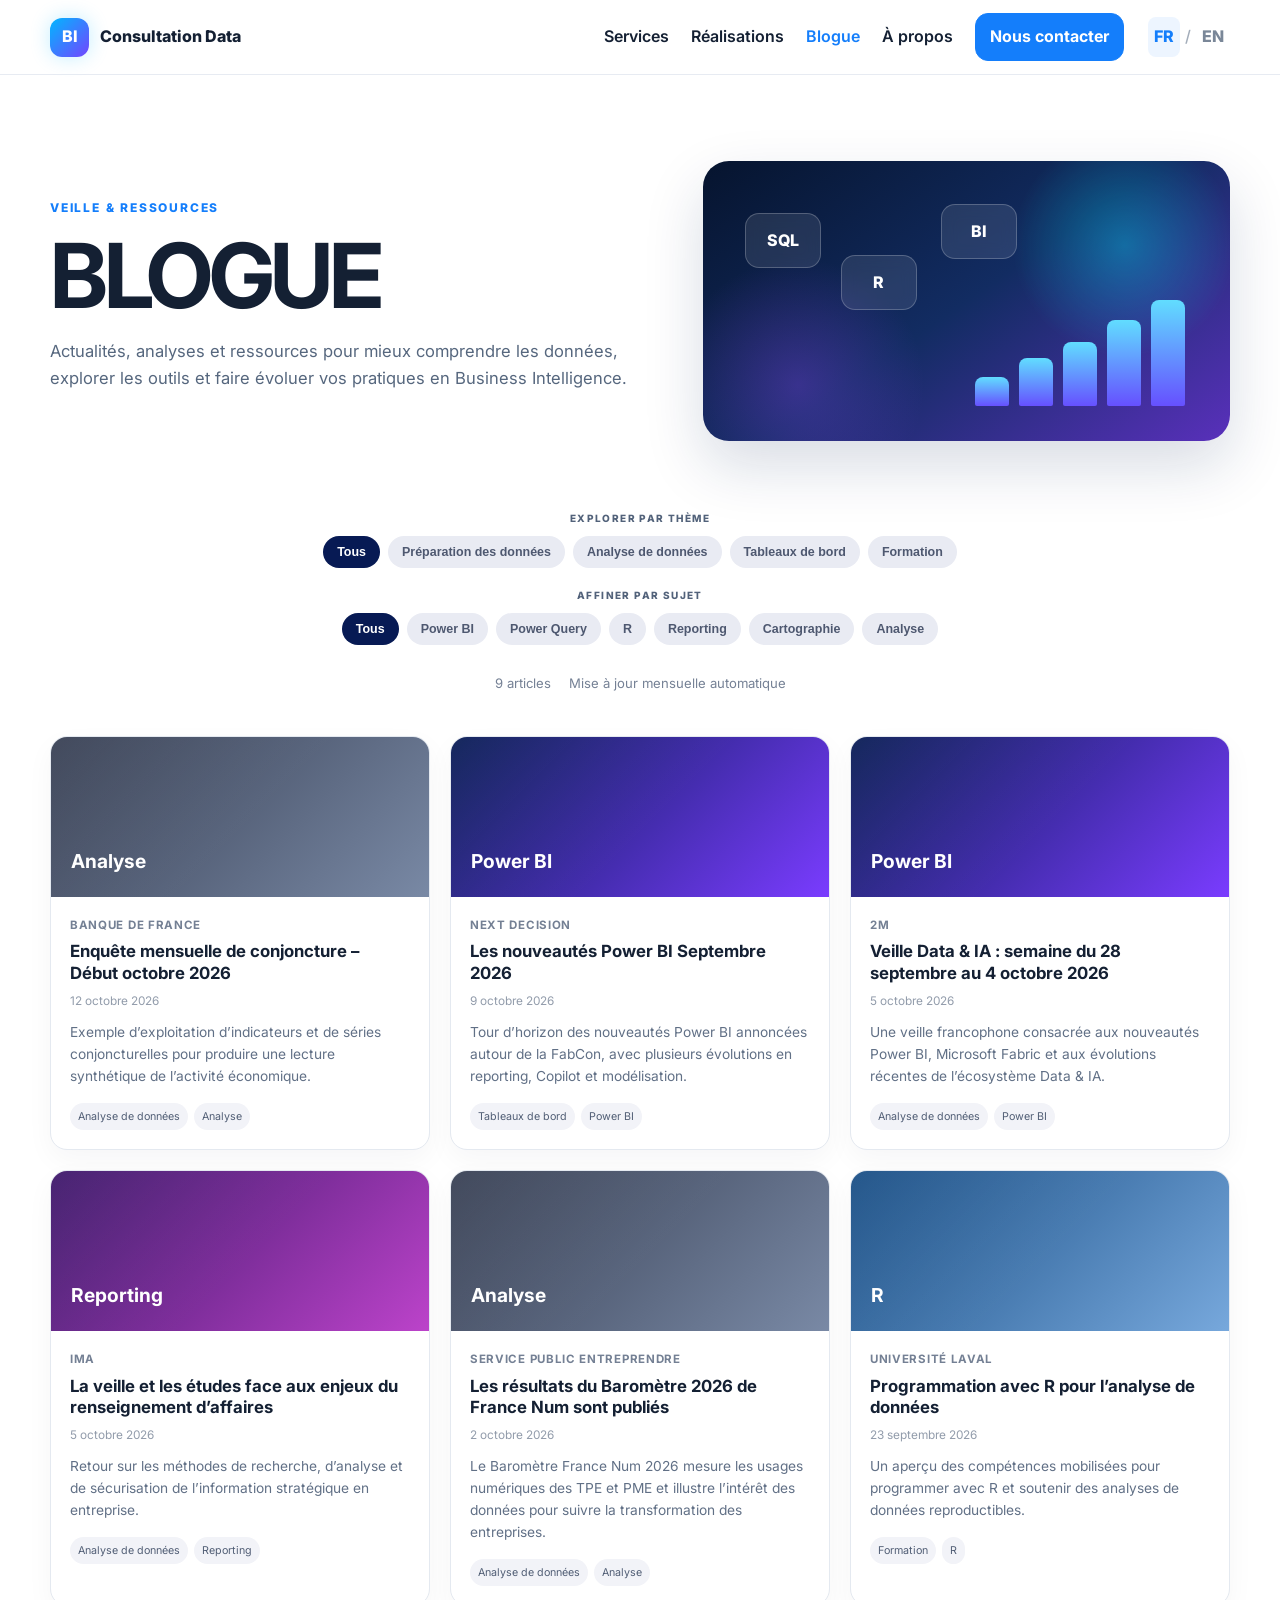
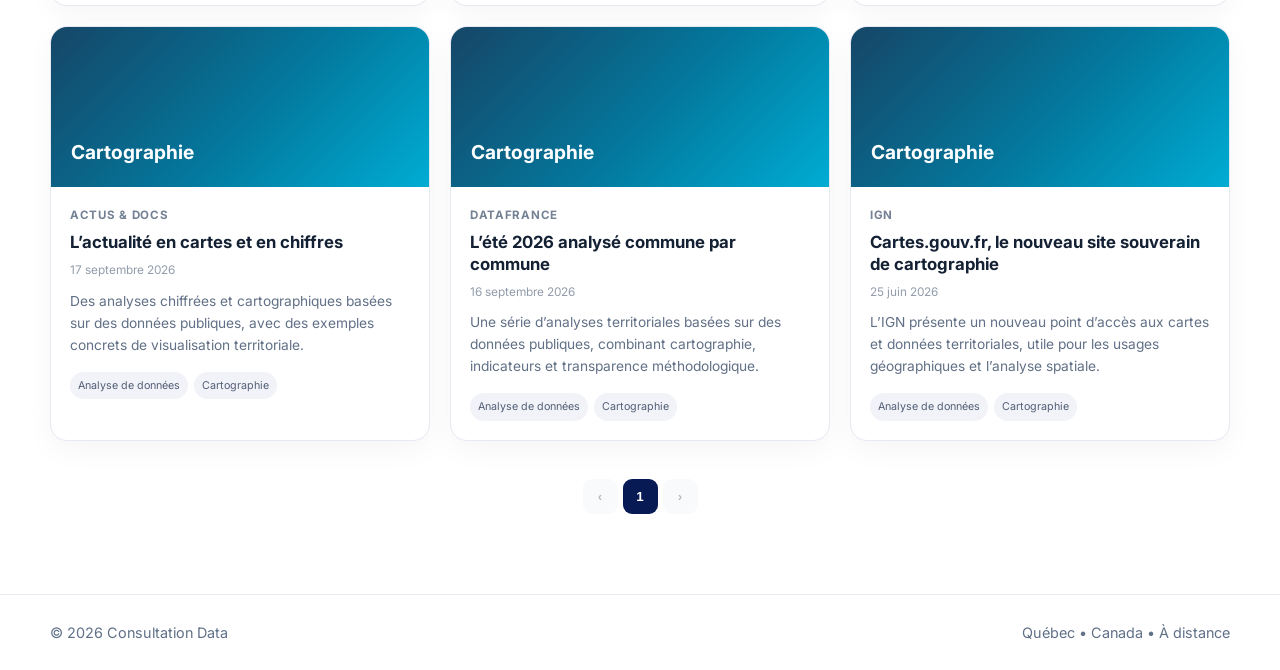
==== blog.html @ b7c1e54b "Add files via upload" ====
<!DOCTYPE html>
<html lang="fr">
<head>
  <meta charset="UTF-8">
  <meta name="viewport" content="width=device-width, initial-scale=1.0">
  <meta name="description" content="Blogue Consultation Data : actualités et ressources en Power BI, Power Query, R, analyse de données, reporting et cartographie.">
  <title>Blogue | Consultation Data</title>
  <link rel="preconnect" href="https://fonts.googleapis.com">
  <link rel="preconnect" href="https://fonts.gstatic.com" crossorigin>
  <link href="https://fonts.googleapis.com/css2?family=Inter:wght@400;500;600;700;800&display=swap" rel="stylesheet">
  <link rel="stylesheet" href="styles.css">
  <link rel="stylesheet" href="blog.css">
</head>
<body>
<header class="site-header">
  <div class="container nav">
    <a href="index.html#accueil" class="brand">
      <span class="brand-mark">BI</span>
      <span>Consultation Data</span>
    </a>
    <button class="menu-toggle" aria-label="Ouvrir le menu">☰</button>
    <nav class="nav-links">
      <a href="index.html#services" data-fr="Services" data-en="Services">Services</a>
      <a href="index.html#realisations" data-fr="Réalisations" data-en="Projects">Réalisations</a>
      <a href="blog.html" class="blog-active" data-fr="Blogue" data-en="Blog">Blogue</a>
      <a href="index.html#apropos" data-fr="À propos" data-en="About">À propos</a>
      <a href="index.html#contact" class="btn btn-sm" data-fr="Nous contacter" data-en="Contact us">Nous contacter</a>
      <div class="language-switch" aria-label="Sélection de la langue">
        <button class="lang-btn active" data-lang="fr" type="button">FR</button>
        <span>/</span>
        <button class="lang-btn" data-lang="en" type="button">EN</button>
      </div>
    </nav>
  </div>
</header>

<main class="blog-main">
  <section class="blog-hero">
    <div class="container blog-hero-grid">
      <div>
        <span class="blog-kicker" data-fr="VEILLE & RESSOURCES" data-en="INSIGHTS & RESOURCES">VEILLE & RESSOURCES</span>
        <h1 data-fr="BLOGUE" data-en="BLOG">BLOGUE</h1>
        <p data-fr="Actualités, analyses et ressources pour mieux comprendre les données, explorer les outils et faire évoluer vos pratiques en Business Intelligence."
           data-en="News, analysis and resources to better understand data, explore tools and advance your Business Intelligence practices.">
          Actualités, analyses et ressources pour mieux comprendre les données, explorer les outils et faire évoluer vos pratiques en Business Intelligence.
        </p>
      </div>
      <div class="blog-hero-visual">
        <div class="hero-code-card">SQL</div>
        <div class="hero-code-card">R</div>
        <div class="hero-code-card">BI</div>
        <div class="hero-mini-chart"><i></i><i></i><i></i><i></i><i></i></div>
      </div>
    </div>
  </section>

  <section class="blog-controls">
    <div class="container">
      <div class="filter-group">
        <span class="filter-label" data-fr="EXPLORER PAR THÈME" data-en="EXPLORE BY THEME">EXPLORER PAR THÈME</span>
        <div id="themeFilters" class="filter-buttons"></div>
      </div>

      <div class="filter-group">
        <span class="filter-label" data-fr="AFFINER PAR SUJET" data-en="REFINE BY TOPIC">AFFINER PAR SUJET</span>
        <div id="subjectFilters" class="filter-buttons"></div>
      </div>

      <div class="blog-status">
        <span id="articleCount"></span>
        <span data-fr="Mise à jour mensuelle automatique" data-en="Automatic monthly update">Mise à jour mensuelle automatique</span>
      </div>
    </div>
  </section>

  <section class="blog-listing">
    <div class="container">
      <div id="articlesGrid" class="articles-grid"></div>
      <div id="emptyState" class="empty-state" hidden
           data-fr="Aucun article ne correspond à ces filtres."
           data-en="No articles match these filters.">Aucun article ne correspond à ces filtres.</div>
      <nav id="pagination" class="pagination" aria-label="Pagination"></nav>
    </div>
  </section>
</main>

<footer>
  <div class="container footer-inner">
    <span>© <span id="year"></span> Consultation Data</span>
    <span data-fr="Québec • Canada • À distance" data-en="Quebec • Canada • Remote">Québec • Canada • À distance</span>
  </div>
</footer>

<script src="blog.js"></script>
</body>
</html>
---- styles.css ----
*{box-sizing:border-box}
html{scroll-behavior:smooth}
body{margin:0;font-family:Inter,Arial,sans-serif;background:#fff;color:#142033;line-height:1.6}
img{max-width:100%;display:block}
a{text-decoration:none;color:inherit}
.container{width:min(1180px,calc(100% - 40px));margin:auto}

.site-header{position:sticky;top:0;z-index:50;background:rgba(255,255,255,.94);backdrop-filter:blur(14px);border-bottom:1px solid #e7ebf2}
.nav{height:74px;display:flex;align-items:center;justify-content:space-between}
.brand{display:flex;align-items:center;gap:11px;font-weight:800}
.brand-mark{width:39px;height:39px;border-radius:12px;display:grid;place-items:center;color:#fff;background:linear-gradient(135deg,#00b7ff,#7345ff);box-shadow:0 0 20px rgba(0,183,255,.24)}
.nav-links{display:flex;gap:22px;align-items:center;font-weight:600}
.menu-toggle{display:none;background:none;border:0;font-size:27px}

.btn{display:inline-flex;align-items:center;justify-content:center;padding:13px 18px;border-radius:13px;background:#147efb;color:#fff;font-weight:700;border:1px solid #147efb;transition:.2s}
.btn:hover{transform:translateY(-1px)}
.btn-sm{padding:10px 14px}
.btn-secondary{background:#fff;color:#147efb;border-color:#cfe0ff}
.btn-light{background:#fff;color:#10335e;border-color:#fff}
.btn-outline-light{background:transparent;border-color:rgba(255,255,255,.6)}

.language-switch{display:inline-flex;align-items:center;gap:5px;margin-left:2px}
.lang-btn{border:0;background:transparent;padding:7px 6px;font:inherit;font-weight:800;color:#7a8798;cursor:pointer;border-radius:8px}
.lang-btn.active{color:#147efb;background:#edf5ff}
.language-switch span{color:#a3adba;font-weight:500}

.hero{padding:95px 0 72px;background:radial-gradient(circle at 85% 20%,rgba(40,102,255,.10),transparent 30%),linear-gradient(180deg,#f8fbff,#fff)}
.hero-grid{display:grid;grid-template-columns:1.1fr .9fr;gap:50px;align-items:center}
.eyebrow{display:inline-block;text-transform:uppercase;letter-spacing:.14em;font-size:12px;font-weight:800;color:#627187;margin-bottom:11px}
.hero h1{font-size:clamp(2.5rem,5vw,4.7rem);line-height:1.03;margin:0 0 20px;letter-spacing:-.04em}
.hero-text{font-size:1.12rem;color:#53647b;max-width:640px}
.hero-actions{display:flex;gap:13px;flex-wrap:wrap;margin:28px 0 20px}
.hero-points{display:flex;gap:22px;flex-wrap:wrap;color:#526279;font-weight:600}

.hero-panel{min-height:370px;border-radius:28px;padding:28px;background:linear-gradient(145deg,rgba(5,19,47,.98),rgba(22,14,68,.96));color:#fff;position:relative;overflow:hidden;border:1px solid rgba(74,175,255,.28);box-shadow:0 25px 60px rgba(10,35,82,.18)}
.hero-panel:before{content:"";position:absolute;inset:-30%;background:radial-gradient(circle at 75% 25%,rgba(28,207,255,.32),transparent 20%),radial-gradient(circle at 30% 85%,rgba(128,67,255,.32),transparent 25%)}
.panel-label,.hero-kpis,.tech-lines{position:relative;z-index:2}
.panel-label{font-size:12px;letter-spacing:.15em;color:#6ddcff;font-weight:800}
.hero-kpis{display:grid;grid-template-columns:repeat(3,1fr);gap:12px;margin-top:34px}
.hero-kpis div{padding:20px 14px;border-radius:18px;border:1px solid rgba(90,190,255,.26);background:rgba(9,26,63,.74);backdrop-filter:blur(8px)}
.hero-kpis strong{display:block;font-size:1.65rem;color:#fff}
.hero-kpis span{font-size:.78rem;color:#b8cae5}
.tech-lines{height:150px;margin-top:26px;display:flex;align-items:flex-end;gap:10px}
.tech-lines i{flex:1;border-radius:7px 7px 2px 2px;background:linear-gradient(180deg,#00d8ff,#3d61ff);box-shadow:0 0 16px rgba(0,216,255,.35)}
.tech-lines i:nth-child(1){height:30%}.tech-lines i:nth-child(2){height:48%}.tech-lines i:nth-child(3){height:42%}.tech-lines i:nth-child(4){height:72%}.tech-lines i:nth-child(5){height:58%}.tech-lines i:nth-child(6){height:90%}

.section{padding:92px 0}
.section-alt{background:#f7f9fc}
.section-heading{text-align:center;max-width:850px;margin:0 auto 44px}
.section-heading h2{font-size:clamp(2rem,4vw,3.1rem);line-height:1.12;margin:0 0 14px}
.section-heading p{margin:0;color:#5b6b81}

.cards{display:grid;gap:20px}
.cards-three{grid-template-columns:repeat(3,1fr)}
.cards-four{grid-template-columns:repeat(4,1fr)}
.card{padding:28px;border-radius:22px;border:1px solid #e8edf3;background:#fff;box-shadow:0 10px 28px rgba(22,34,56,.04)}
.card .icon{font-size:1.8rem;margin-bottom:12px}
.card h3{margin:0 0 8px}
.card p{margin:0;color:#5c6b80}

.section-dark{background:radial-gradient(circle at 5% 0%,rgba(0,191,255,.10),transparent 23%),radial-gradient(circle at 100% 20%,rgba(134,52,255,.13),transparent 25%),linear-gradient(180deg,#051126 0%,#07162d 50%,#04101f 100%);color:#fff}
.light-heading p{color:#a9bdd8}
.neon{color:#5ee7ff}

.showcase-frame{position:relative;border-radius:26px;padding:1px;background:linear-gradient(90deg,#02d9ff,#6d5dff,#e451ff);box-shadow:0 0 45px rgba(0,183,255,.16);overflow:hidden}
.showcase-frame img{width:100%;border-radius:25px}
.showcase-glow{position:absolute;inset:0;pointer-events:none;box-shadow:inset 0 0 70px rgba(28,156,255,.10)}

.project-grid{display:grid;grid-template-columns:1fr 1fr;gap:22px;margin-top:32px}
.project-card{position:relative;overflow:hidden;padding:28px;border-radius:23px;background:linear-gradient(145deg,rgba(12,31,65,.94),rgba(7,20,43,.98));border:1px solid rgba(92,170,255,.19);box-shadow:0 15px 35px rgba(0,0,0,.20)}
.project-card:before{content:"";position:absolute;width:160px;height:160px;border-radius:50%;right:-60px;top:-70px;filter:blur(18px);opacity:.35}
.project-card.blue:before{background:#008cff}
.project-card.purple:before{background:#c632ff}
.project-card.cyan:before{background:#00e4d3}
.project-card.map:before{background:#00aaff}
.project-top{display:flex;justify-content:space-between;align-items:center;position:relative}
.number{font-size:.8rem;font-weight:800;color:#7ddcff;letter-spacing:.13em}
.project-sector{padding:7px 11px;border-radius:999px;border:1px solid rgba(130,202,255,.25);font-size:.76rem;color:#c6ddf6;background:rgba(29,58,101,.45)}
.project-card h3{font-size:1.45rem;line-height:1.25;margin:18px 0 10px}
.project-card>p{color:#a9bdd8;margin:0 0 20px}
.project-detail{padding:17px 18px;border-radius:17px;background:rgba(7,23,51,.72);border:1px solid rgba(94,174,255,.13)}
.project-detail h4{margin:0 0 9px;font-size:.92rem;color:#6be3ff}
.project-detail ul{margin:0;padding-left:18px;color:#d6e2f1}
.project-detail li+li{margin-top:6px}
.chips{display:flex;gap:8px;flex-wrap:wrap;margin-top:17px}
.chips span{padding:7px 10px;border-radius:999px;font-size:.73rem;font-weight:700;background:rgba(62,133,255,.12);border:1px solid rgba(91,165,255,.16);color:#afd1ff}

.about-grid{display:grid;grid-template-columns:.9fr 1.1fr;gap:46px}
.about-grid h2{font-size:clamp(2rem,4vw,3rem);line-height:1.15;margin:0}
.about-copy p{color:#58697e;margin-top:0}
.tags{display:flex;flex-wrap:wrap;gap:10px;margin-top:20px}
.tags span{padding:9px 13px;border-radius:999px;border:1px solid #dde5ef;background:#fff;font-weight:700;font-size:.86rem}

.contact-section{padding-top:40px}
.contact-card{display:grid;grid-template-columns:1.1fr .9fr;gap:32px;align-items:center;padding:42px;border-radius:28px;background:linear-gradient(135deg,#0e3d72,#0c70ca);color:#fff}
.contact-card h2{margin:0 0 12px;font-size:clamp(1.9rem,3vw,2.7rem);line-height:1.1}
.contact-card p{color:#dce9fa}
.contact-actions{display:flex;flex-direction:column;gap:11px;align-items:flex-start}
.light{color:#cde4ff}

.language-section{padding:24px 0 34px;background:#fff}
.language-row{border-top:1px solid #e7ebf2;padding-top:24px;display:flex;align-items:center;justify-content:space-between;gap:20px}
.language-title{display:block;font-weight:800;color:#142033}
.language-subtitle{display:block;color:#69798d;font-size:.9rem;margin-top:2px}
.language-switch-large .lang-btn{font-size:1rem;padding:9px 12px}

footer{border-top:1px solid #e7ebf2;padding:26px 0}
.footer-inner{display:flex;justify-content:space-between;gap:20px;flex-wrap:wrap;color:#607087;font-size:.9rem}

@media(max-width:1000px){
  .hero-grid,.about-grid,.contact-card{grid-template-columns:1fr}
  .cards-three{grid-template-columns:1fr}
  .project-grid{grid-template-columns:1fr 1fr}
}
@media(max-width:760px){
  .container{width:min(100% - 28px,1180px)}
  .menu-toggle{display:block}
  .nav-links{display:none;position:absolute;top:74px;left:0;right:0;background:#fff;padding:20px;flex-direction:column;align-items:flex-start;border-bottom:1px solid #e6ebf1}
  .nav-links.open{display:flex}
  .project-grid{grid-template-columns:1fr}
  .hero{padding:70px 0 50px}
  .hero-kpis{grid-template-columns:1fr}
  .section{padding:70px 0}
  .showcase-frame{border-radius:18px}
  .showcase-frame img{border-radius:17px}
  .language-row{align-items:flex-start}
}

/* Formulaire de contact */
.contact-intro{max-width:780px;margin:0 auto 34px;text-align:center}
.contact-intro h2{font-size:clamp(2rem,4vw,3rem);line-height:1.12;margin:0 0 13px}
.contact-intro p{margin:0;color:#5c6b80}
.contact-layout{display:grid;grid-template-columns:.72fr 1.28fr;gap:26px;align-items:stretch}
.contact-side{position:relative;overflow:hidden;padding:34px;border-radius:26px;background:linear-gradient(145deg,#08214a,#0f6fc4);color:#fff;box-shadow:0 18px 45px rgba(15,76,143,.16)}
.contact-side:before{content:"";position:absolute;width:260px;height:260px;border-radius:50%;background:rgba(68,216,255,.18);right:-100px;bottom:-100px;filter:blur(6px)}
.contact-side>*{position:relative;z-index:1}
.contact-side-icon{width:48px;height:48px;display:grid;place-items:center;border:1px solid rgba(255,255,255,.30);border-radius:14px;background:rgba(255,255,255,.10);font-size:1.25rem}
.contact-side h3{font-size:1.55rem;line-height:1.25;margin:24px 0 12px}
.contact-side p{color:#d8e8fb}
.contact-mini{display:flex;flex-direction:column;gap:9px;margin:24px 0;color:#e8f4ff;font-weight:600}
.linkedin-link{display:inline-flex;margin-top:8px;padding:10px 13px;border-radius:11px;border:1px solid rgba(255,255,255,.38);font-weight:700}

.project-form{padding:32px;border:1px solid #e4eaf2;border-radius:26px;background:#fff;box-shadow:0 16px 42px rgba(22,34,56,.07)}
.form-heading{margin-bottom:23px}
.form-heading h3{margin:0 0 5px;font-size:1.55rem}
.form-heading p{margin:0;color:#748297;font-size:.9rem}
.form-row{display:grid;grid-template-columns:1fr 1fr;gap:17px}
.form-field{display:flex;flex-direction:column;gap:7px;margin-bottom:17px}
.form-field label{font-weight:700;color:#1d2b3f;font-size:.93rem}
.form-field input,.form-field select,.form-field textarea{width:100%;border:1px solid #d7e0eb;border-radius:12px;background:#fbfcfe;color:#17263b;font:inherit;padding:13px 14px;outline:none;transition:border .18s,box-shadow .18s,background .18s}
.form-field textarea{resize:vertical;min-height:155px}
.form-field input:focus,.form-field select:focus,.form-field textarea:focus{background:#fff;border-color:#2588ff;box-shadow:0 0 0 3px rgba(37,136,255,.11)}
.consent-line{display:flex;align-items:flex-start;gap:9px;color:#53647a;font-size:.88rem;margin:1px 0 20px;cursor:pointer}
.consent-line input{margin-top:4px}
.submit-btn{width:100%;border:0;border-radius:13px;padding:14px 18px;background:linear-gradient(90deg,#147efb,#6252f2);color:#fff;font:inherit;font-weight:800;cursor:pointer;box-shadow:0 10px 24px rgba(34,102,240,.18);transition:transform .18s}
.submit-btn:hover{transform:translateY(-1px)}
.form-note{text-align:center;margin:12px 0 0;color:#8894a5;font-size:.76rem}
.hidden-field{position:absolute!important;left:-9999px!important;opacity:0!important;pointer-events:none!important}

@media(max-width:900px){
  .contact-layout{grid-template-columns:1fr}
}
@media(max-width:650px){
  .form-row{grid-template-columns:1fr}
  .project-form,.contact-side{padding:23px}
}
.training-tools{display:flex;flex-wrap:wrap;gap:8px;margin-top:18px}
.training-tools span{padding:7px 10px;border-radius:999px;background:#eef5ff;border:1px solid #d7e6fb;color:#245b9f;font-size:.76rem;font-weight:700}
@media(max-width:1100px){.cards-four{grid-template-columns:repeat(2,1fr)}}
@media(max-width:760px){.cards-four{grid-template-columns:1fr}}
---- blog.css ----
.blog-main{background:#fff}
.blog-active{color:#147efb!important}
.blog-hero{padding:86px 0 42px}
.blog-hero-grid{display:grid;grid-template-columns:1.05fr .95fr;gap:70px;align-items:center}
.blog-kicker{font-size:12px;font-weight:800;letter-spacing:.15em;color:#147efb}
.blog-hero h1{font-size:clamp(3rem,7vw,6rem);line-height:.95;margin:14px 0 20px;letter-spacing:-.05em}
.blog-hero p{max-width:670px;color:#56677e;font-size:1.04rem}
.blog-hero-visual{height:280px;border-radius:26px;position:relative;overflow:hidden;background:linear-gradient(145deg,#06142e,#122c62 50%,#5930bb);box-shadow:0 25px 60px rgba(13,40,89,.16)}
.blog-hero-visual:before{content:"";position:absolute;inset:0;background:radial-gradient(circle at 80% 30%,rgba(0,226,255,.35),transparent 24%),radial-gradient(circle at 18% 80%,rgba(148,69,255,.30),transparent 26%)}
.hero-code-card{position:absolute;display:grid;place-items:center;width:76px;height:55px;border-radius:14px;background:rgba(255,255,255,.10);border:1px solid rgba(255,255,255,.22);backdrop-filter:blur(8px);color:#fff;font-weight:800}
.hero-code-card:nth-child(1){left:42px;top:52px}
.hero-code-card:nth-child(2){left:138px;top:94px}
.hero-code-card:nth-child(3){left:238px;top:43px}
.hero-mini-chart{position:absolute;right:45px;bottom:35px;width:210px;height:115px;display:flex;align-items:flex-end;gap:10px}
.hero-mini-chart i{flex:1;border-radius:8px 8px 2px 2px;background:linear-gradient(#61ddff,#6650ff)}
.hero-mini-chart i:nth-child(1){height:25%}.hero-mini-chart i:nth-child(2){height:42%}.hero-mini-chart i:nth-child(3){height:56%}.hero-mini-chart i:nth-child(4){height:75%}.hero-mini-chart i:nth-child(5){height:92%}

.blog-controls{padding:8px 0 42px}
.filter-group{text-align:center;margin:19px 0}
.filter-label{display:block;font-size:10px;letter-spacing:.14em;font-weight:800;color:#52627a;margin-bottom:10px}
.filter-buttons{display:flex;justify-content:center;gap:8px;flex-wrap:wrap}
.filter-btn{border:0;border-radius:999px;padding:9px 14px;background:#e9ebf3;color:#4e5870;font-weight:700;font-size:.78rem;cursor:pointer;transition:.18s}
.filter-btn:hover{transform:translateY(-1px)}
.filter-btn.active{background:#071a54;color:white}
.blog-status{display:flex;justify-content:center;gap:18px;flex-wrap:wrap;margin-top:28px;color:#758195;font-size:.82rem}

.blog-listing{padding-bottom:80px}
.articles-grid{display:grid;grid-template-columns:repeat(3,1fr);gap:20px}
.article-card{display:flex;flex-direction:column;border:1px solid #e4e9f0;border-radius:17px;overflow:hidden;background:#fff;box-shadow:0 10px 28px rgba(18,30,50,.04);transition:.18s}
.article-card:hover{transform:translateY(-3px);box-shadow:0 16px 34px rgba(18,30,50,.09)}
.article-thumb{height:160px;padding:20px;position:relative;overflow:hidden;display:flex;align-items:flex-end}
.article-thumb:before{content:"";position:absolute;inset:0;background:linear-gradient(135deg,rgba(255,255,255,.06),transparent 55%)}
.article-thumb strong{position:relative;color:white;font-size:1.2rem}
.subject-power-bi{background:linear-gradient(135deg,#071b53,#7a3cff)}
.subject-power-query{background:linear-gradient(135deg,#09603b,#37b67d)}
.subject-r{background:linear-gradient(135deg,#184d84,#77a8dc)}
.subject-reporting{background:linear-gradient(135deg,#3c1769,#bc43ca)}
.subject-cartographie,.subject-mapping{background:linear-gradient(135deg,#073b5e,#00acd3)}
.subject-analyse{background:linear-gradient(135deg,#373f53,#7989a5)}
.article-body{padding:19px;display:flex;flex-direction:column;flex:1}
.article-source{font-size:.72rem;color:#748094;font-weight:700;text-transform:uppercase;letter-spacing:.06em}
.article-title{font-size:1.05rem;line-height:1.3;margin:7px 0 7px}
.article-date{font-size:.74rem;color:#929cab}
.article-excerpt{font-size:.86rem;color:#617086;margin:10px 0 16px;flex:1}
.article-tags{display:flex;gap:6px;flex-wrap:wrap}
.article-tag{font-size:.67rem;padding:5px 8px;border-radius:999px;background:#f2f3f8;color:#515e75}
.article-link{color:inherit;text-decoration:none}
.pagination{display:flex;justify-content:center;align-items:center;gap:5px;margin-top:38px}
.page-btn{min-width:35px;height:35px;border:0;border-radius:9px;background:#f1f3f7;color:#4e5b71;font-weight:700;cursor:pointer}
.page-btn.active{background:#071a54;color:#fff}
.page-btn:disabled{opacity:.4;cursor:not-allowed}
.empty-state{text-align:center;color:#768399;padding:50px 0}

@media(max-width:950px){
  .blog-hero-grid{grid-template-columns:1fr}
  .blog-hero-visual{max-width:700px}
  .articles-grid{grid-template-columns:repeat(2,1fr)}
}
@media(max-width:650px){
  .blog-hero{padding-top:55px}
  .articles-grid{grid-template-columns:1fr}
  .blog-hero-visual{height:220px}
  .hero-mini-chart{right:20px;width:160px}
}
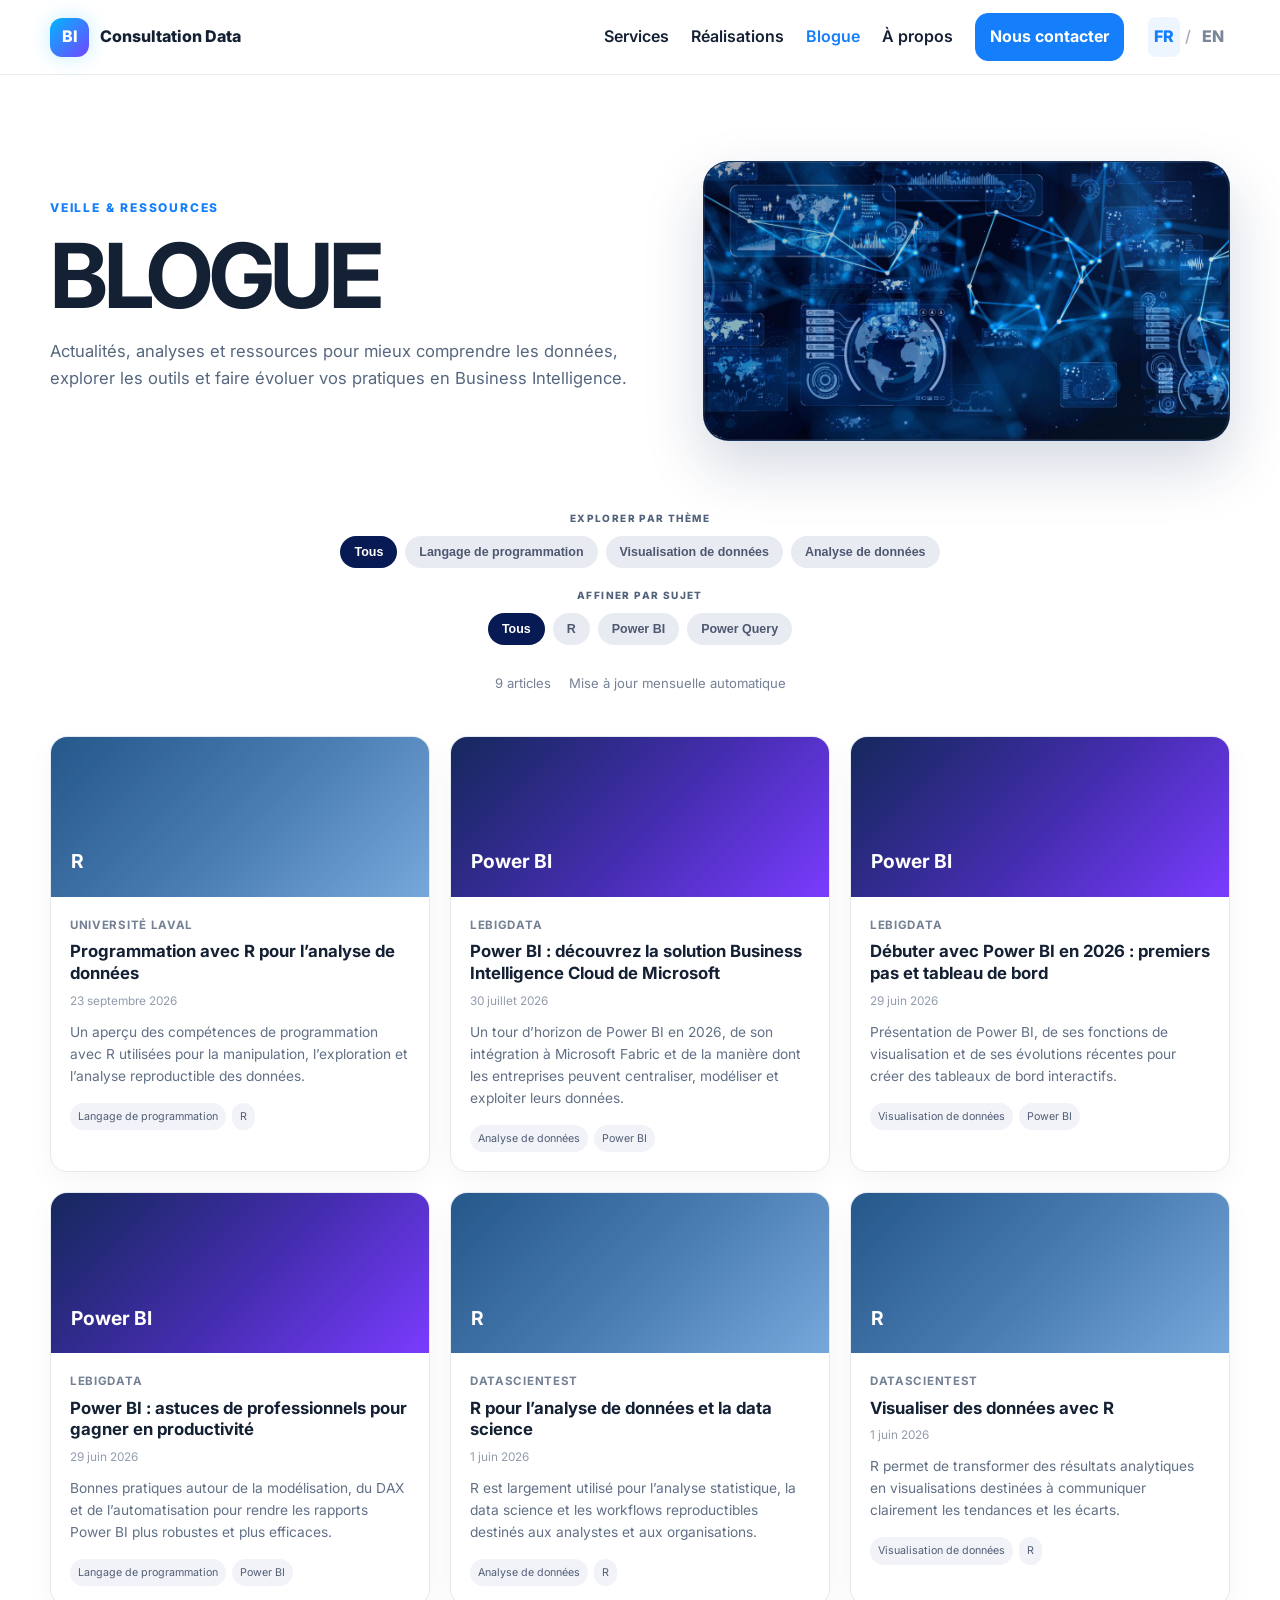
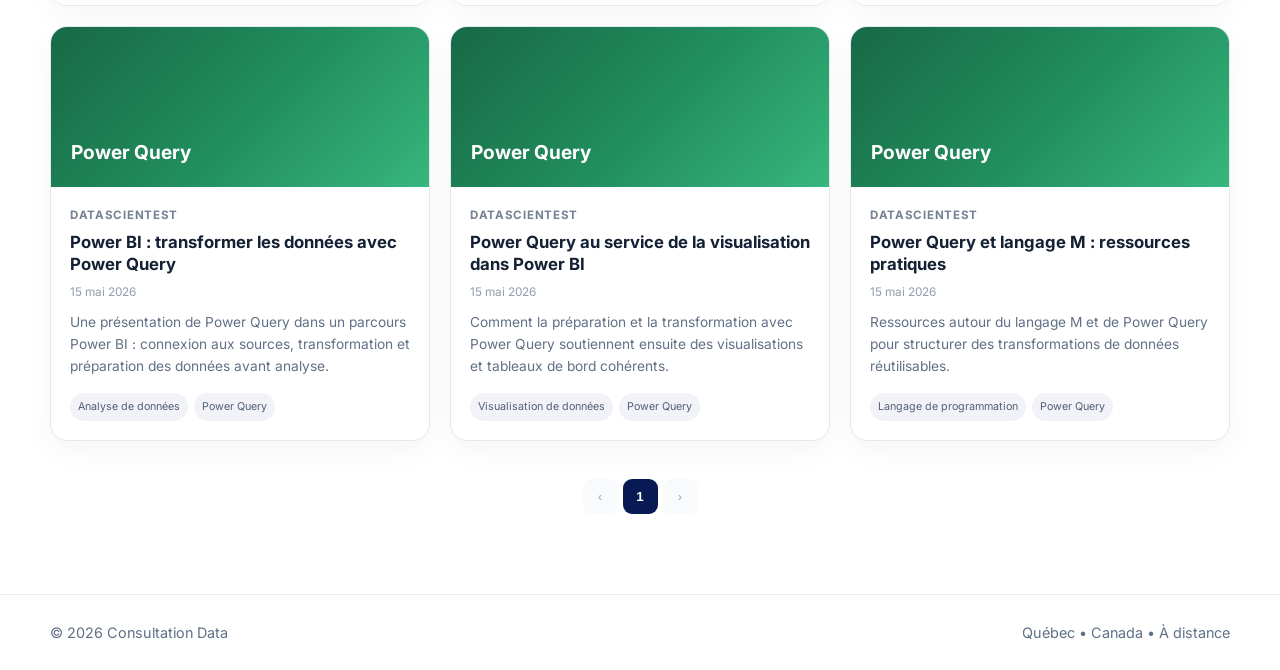
==== commit b9a0a315: "Add files via upload" ====
--- a/blog.html
+++ b/blog.html
@@ -45,11 +45,9 @@
           Actualités, analyses et ressources pour mieux comprendre les données, explorer les outils et faire évoluer vos pratiques en Business Intelligence.
         </p>
       </div>
-      <div class="blog-hero-visual">
-        <div class="hero-code-card">SQL</div>
-        <div class="hero-code-card">R</div>
-        <div class="hero-code-card">BI</div>
-        <div class="hero-mini-chart"><i></i><i></i><i></i><i></i><i></i></div>
+      <div class="blog-hero-visual blog-hero-image-frame">
+        <img src="blog_hero_futuriste.jpg" alt="Visualisation analytique futuriste">
+        <div class="blog-hero-image-overlay"></div>
       </div>
     </div>
   </section>
--- a/styles.css
+++ b/styles.css
@@ -54,7 +54,37 @@
 .cards-three{grid-template-columns:repeat(3,1fr)}
 .cards-four{grid-template-columns:repeat(4,1fr)}
 .card{padding:28px;border-radius:22px;border:1px solid #e8edf3;background:#fff;box-shadow:0 10px 28px rgba(22,34,56,.04)}
-.card .icon{font-size:1.8rem;margin-bottom:12px}
+.card .icon{margin-bottom:14px}
+.service-icon-shell{
+  width:68px;
+  height:68px;
+  display:grid;
+  place-items:center;
+  border-radius:18px;
+  background:linear-gradient(145deg,#0a1f4b,#173b84);
+  border:1px solid rgba(73,138,255,.22);
+  box-shadow:
+    0 12px 25px rgba(9,33,73,.12),
+    inset 0 1px 0 rgba(255,255,255,.08);
+  position:relative;
+  overflow:hidden;
+}
+.service-icon-shell:before{
+  content:"";
+  position:absolute;
+  inset:auto -18px -18px auto;
+  width:56px;
+  height:56px;
+  border-radius:50%;
+  background:radial-gradient(circle,rgba(95,215,255,.38),transparent 65%);
+  filter:blur(6px);
+}
+.service-icon-svg{
+  width:34px;
+  height:34px;
+  position:relative;
+  z-index:1;
+}
 .card h3{margin:0 0 8px}
 .card p{margin:0;color:#5c6b80}
 
@@ -164,7 +194,5 @@
   .form-row{grid-template-columns:1fr}
   .project-form,.contact-side{padding:23px}
 }
-.training-tools{display:flex;flex-wrap:wrap;gap:8px;margin-top:18px}
-.training-tools span{padding:7px 10px;border-radius:999px;background:#eef5ff;border:1px solid #d7e6fb;color:#245b9f;font-size:.76rem;font-weight:700}
 @media(max-width:1100px){.cards-four{grid-template-columns:repeat(2,1fr)}}
 @media(max-width:760px){.cards-four{grid-template-columns:1fr}}
--- a/blog.css
+++ b/blog.css
@@ -63,3 +63,36 @@
   .blog-hero-visual{height:220px}
   .hero-mini-chart{right:20px;width:160px}
 }
+
+
+/* --- Mise à jour visuelle du hero blogue --- */
+.blog-hero-image-frame{
+  background:#06142e;
+  border:1px solid rgba(87,163,255,.22);
+  box-shadow:0 25px 60px rgba(13,40,89,.18);
+}
+.blog-hero-image-frame img{
+  position:absolute;
+  inset:0;
+  width:100%;
+  height:100%;
+  object-fit:cover;
+  object-position:center;
+}
+.blog-hero-image-frame:before{
+  content:"";
+  position:absolute;
+  inset:0;
+  background:
+    linear-gradient(135deg, rgba(7,18,46,.32), rgba(7,18,46,.12) 45%, rgba(68,224,255,.08)),
+    radial-gradient(circle at 82% 18%, rgba(87,166,255,.18), transparent 18%);
+  z-index:1;
+}
+.blog-hero-image-overlay{
+  position:absolute;
+  inset:0;
+  z-index:2;
+  pointer-events:none;
+  border:1px solid rgba(255,255,255,.08);
+  border-radius:26px;
+}
